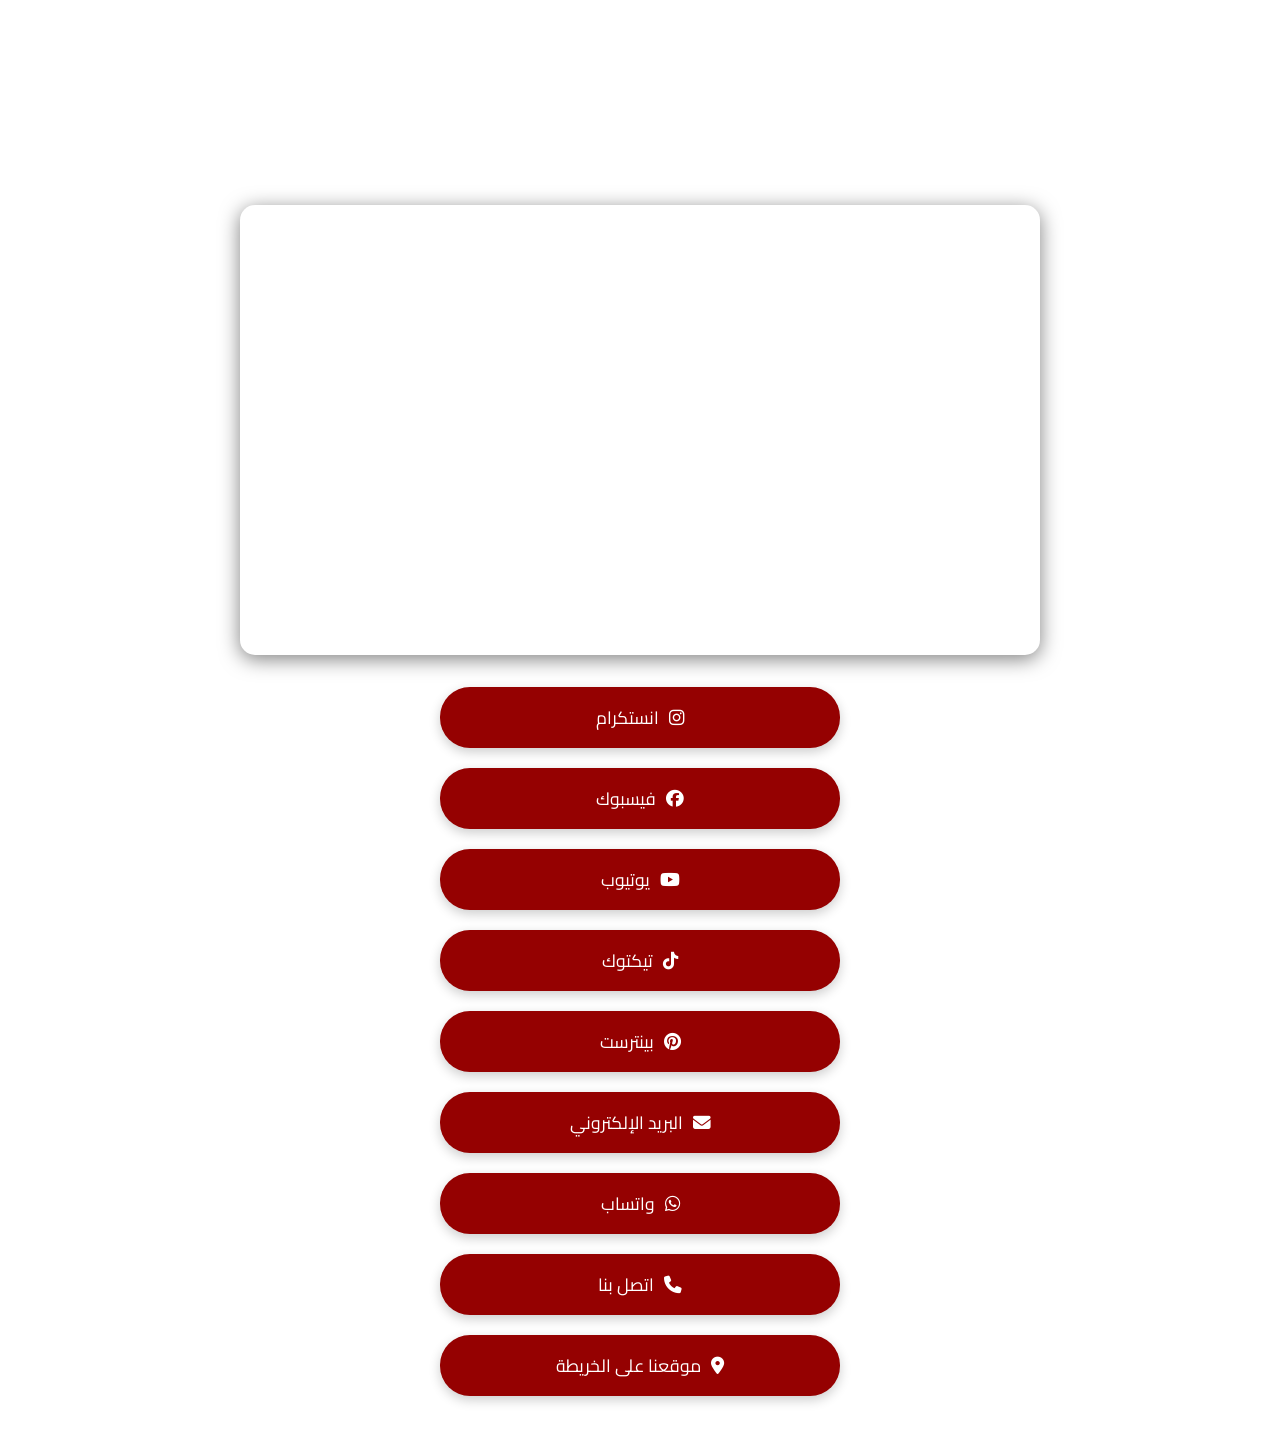
==== index.html @ 0d9a2194 "Add files via upload" ====
<!DOCTYPE html>
<html lang="ar" dir="rtl">
<head>
  <meta charset="UTF-8" />
  <meta name="viewport" content="width=device-width, initial-scale=1.0"/>
  <title>بيت التحفيات</title>
  <link href="https://fonts.googleapis.com/css2?family=Cairo:wght@400;700&display=swap" rel="stylesheet"/>
  <link rel="stylesheet" href="https://cdnjs.cloudflare.com/ajax/libs/font-awesome/6.5.0/css/all.min.css"/>
  <link rel="stylesheet" href="style.css" />
</head>
<body>
  <div class="fade-in">
    <h1>بيت التحفيات - Baghdad</h1>
    <p>مكان يجمع بين الذوق الرفيع وتاريخ القطع النادرة. تابعونا على صفحاتنا الرسمية.</p>
  </div>

  <!-- الجولة الافتراضية -->
  <div class="tour-container fade-in delay">
    <iframe src="https://my.matterport.com/show/?m=33mzsiPWyX2" allowfullscreen></iframe>
  </div>

  <div class="social-links fade-in delay">
    <a class="social-link" href="https://www.instagram.com/house_ofantiques?igsh=aWw4dGV0ZHh1ejR6" target="_blank">
      <i class="fab fa-instagram"></i> انستكرام
    </a>
    <a class="social-link" href="https://www.facebook.com/profile.php?id=61576091652992" target="_blank">
      <i class="fab fa-facebook"></i> فيسبوك
    </a>
    <a class="social-link" href="https://www.youtube.com/@house.of.antiques/videos" target="_blank">
      <i class="fab fa-youtube"></i> يوتيوب
    </a>
    <a class="social-link" href="https://www.tiktok.com/@house.ofantiques?lang=en" target="_blank">
      <i class="fab fa-tiktok"></i> تيكتوك
    </a>
    <a class="social-link" href="https://www.pinterest.com/houseofantique/_pins/" target="_blank">
      <i class="fab fa-pinterest"></i> بينترست
    </a>
    <a class="social-link" href="mailto:houseofantique30@gmail.com">
      <i class="fas fa-envelope"></i> البريد الإلكتروني
    </a>
    <a class="social-link" href="https://wa.me/9647777045599" target="_blank">
      <i class="fab fa-whatsapp"></i> واتساب
    </a>
    <a class="social-link" href="tel:07777045599">
      <i class="fas fa-phone"></i> اتصل بنا
    </a>
    <a class="social-link" href="https://www.google.com/maps/place/House+of+antiques+%D8%A8%D9%8A%D8%AA+%D8%A7%D9%84%D8%AA%D8%AD%D9%81%D9%8A%D8%A7%D8%AA%E2%80%AD/@33.3235709,44.4103656,20.59z/data=!4m14!1m7!3m6!1s0x1557810012fef695:0x17b362e67b918ff7!2zSG91c2Ugb2YgYW50aXF1ZXMg2KjZitiqINin2YTYqtit2YHZitin2Ko!8m2!3d33.3235814!4d44.4106372!16s%2Fg%2F11wqfzys9q!3m5!1s0x1557810012fef695:0x17b362e67b918ff7!8m2!3d33.3235814!4d44.4106372!16s%2Fg%2F11wqfzys9q?entry=ttu&g_ep=EgoyMDI1MDUxMy4xIKXMDSoASAFQAw%3D%3D" target="_blank">
      <i class="fas fa-map-marker-alt"></i> موقعنا على الخريطة
    </a>
  </div>
</body>
</html>
---- style.css ----
* {
  margin: 0;
  padding: 0;
  box-sizing: border-box;
}

body {
  font-family: 'Cairo', sans-serif;
  background-image: url('bg.jpg');
  background-size: cover;
  background-position: center;
  background-attachment: fixed;
  display: flex;
  flex-direction: column;
  justify-content: flex-start;
  align-items: center;
  min-height: 100vh;
  padding: 2rem;
  color: rgb(255, 255, 255);
  text-align: center;
}

.fade-in {
  opacity: 0;
  transform: translateY(20px);
  animation: fadeInUp 1s ease forwards;
}

.fade-in.delay {
  animation-delay: 0.5s;
}

@keyframes fadeInUp {
  to {
    opacity: 1;
    transform: translateY(0);
  }
}

h1 {
  font-size: 1.8rem;
  margin-bottom: 0.5rem;
  font-weight: bold;
}

p {
  font-size: 1rem;
  margin-bottom: 1.5rem;
}

/* --- جولة Matterport الافتراضية --- */
.tour-container {
  width: 100%;
  max-width: 800px;
  height: 450px;
  margin: 2rem auto;
  border-radius: 15px;
  overflow: hidden;
  box-shadow: 0 4px 20px rgba(0, 0, 0, 0.5);
}

.tour-container iframe {
  width: 100%;
  height: 100%;
  border: none;
}

/* --- روابط التواصل الاجتماعي --- */
.social-links {
  display: flex;
  flex-direction: column;
  gap: 15px;
  width: 100%;
  max-width: 400px;
}

.social-link {
  display: flex;
  align-items: center;
  justify-content: center;
  background: rgb(149, 1, 1);
  color: rgb(255, 255, 255);
  text-decoration: none;
  padding: 14px;
  border-radius: 30px;
  font-size: 1.1rem;
  transition: transform 0.3s ease, background-color 0.3s ease;
  box-shadow: 0 4px 12px rgba(0,0,0,0.2);
}

.social-link:hover {
  transform: scale(1.05);
  background: rgba(255, 0, 0, 0.9);
}

.social-link i {
  margin-left: 10px;
}

@media (min-width: 600px) {
  body {
    padding: 3rem;
  }

  .social-links {
    gap: 20px;
  }

  h1 {
    font-size: 2rem;
  }

  p {
    font-size: 1.1rem;
  }
}
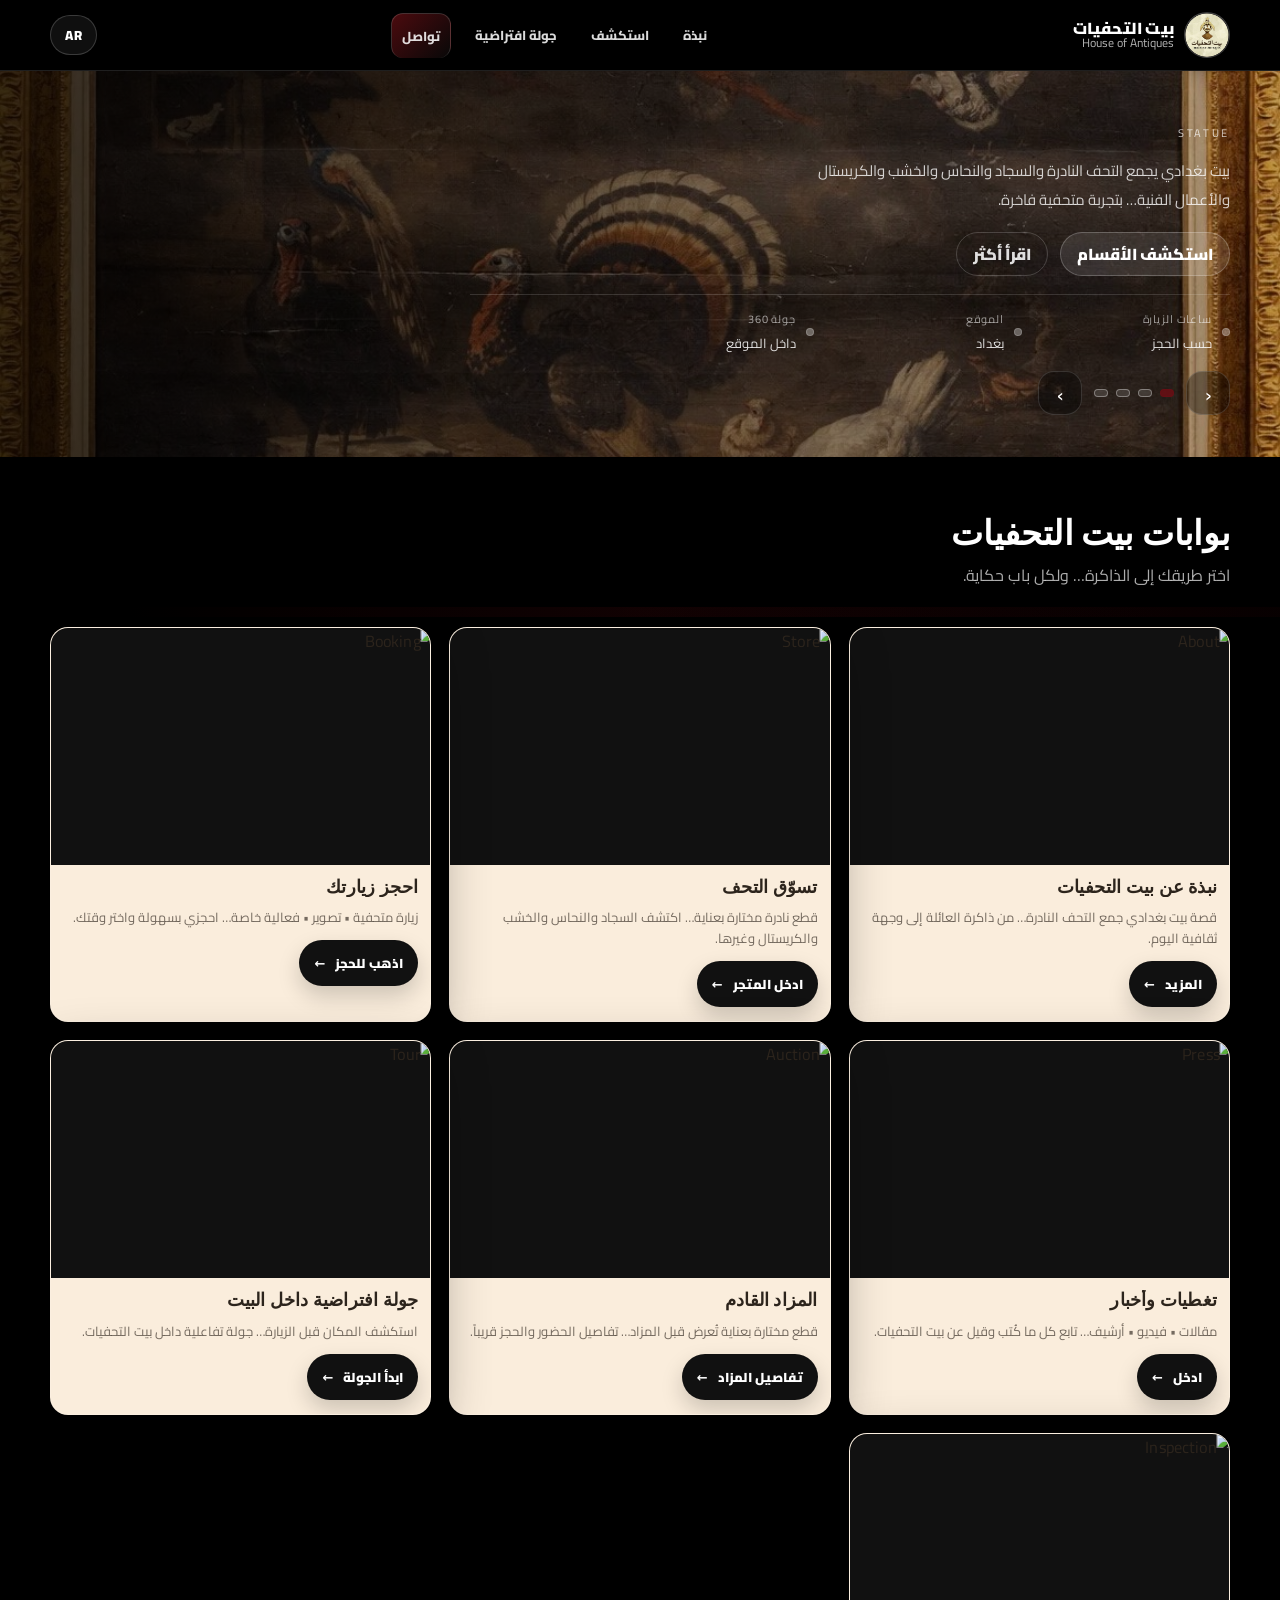
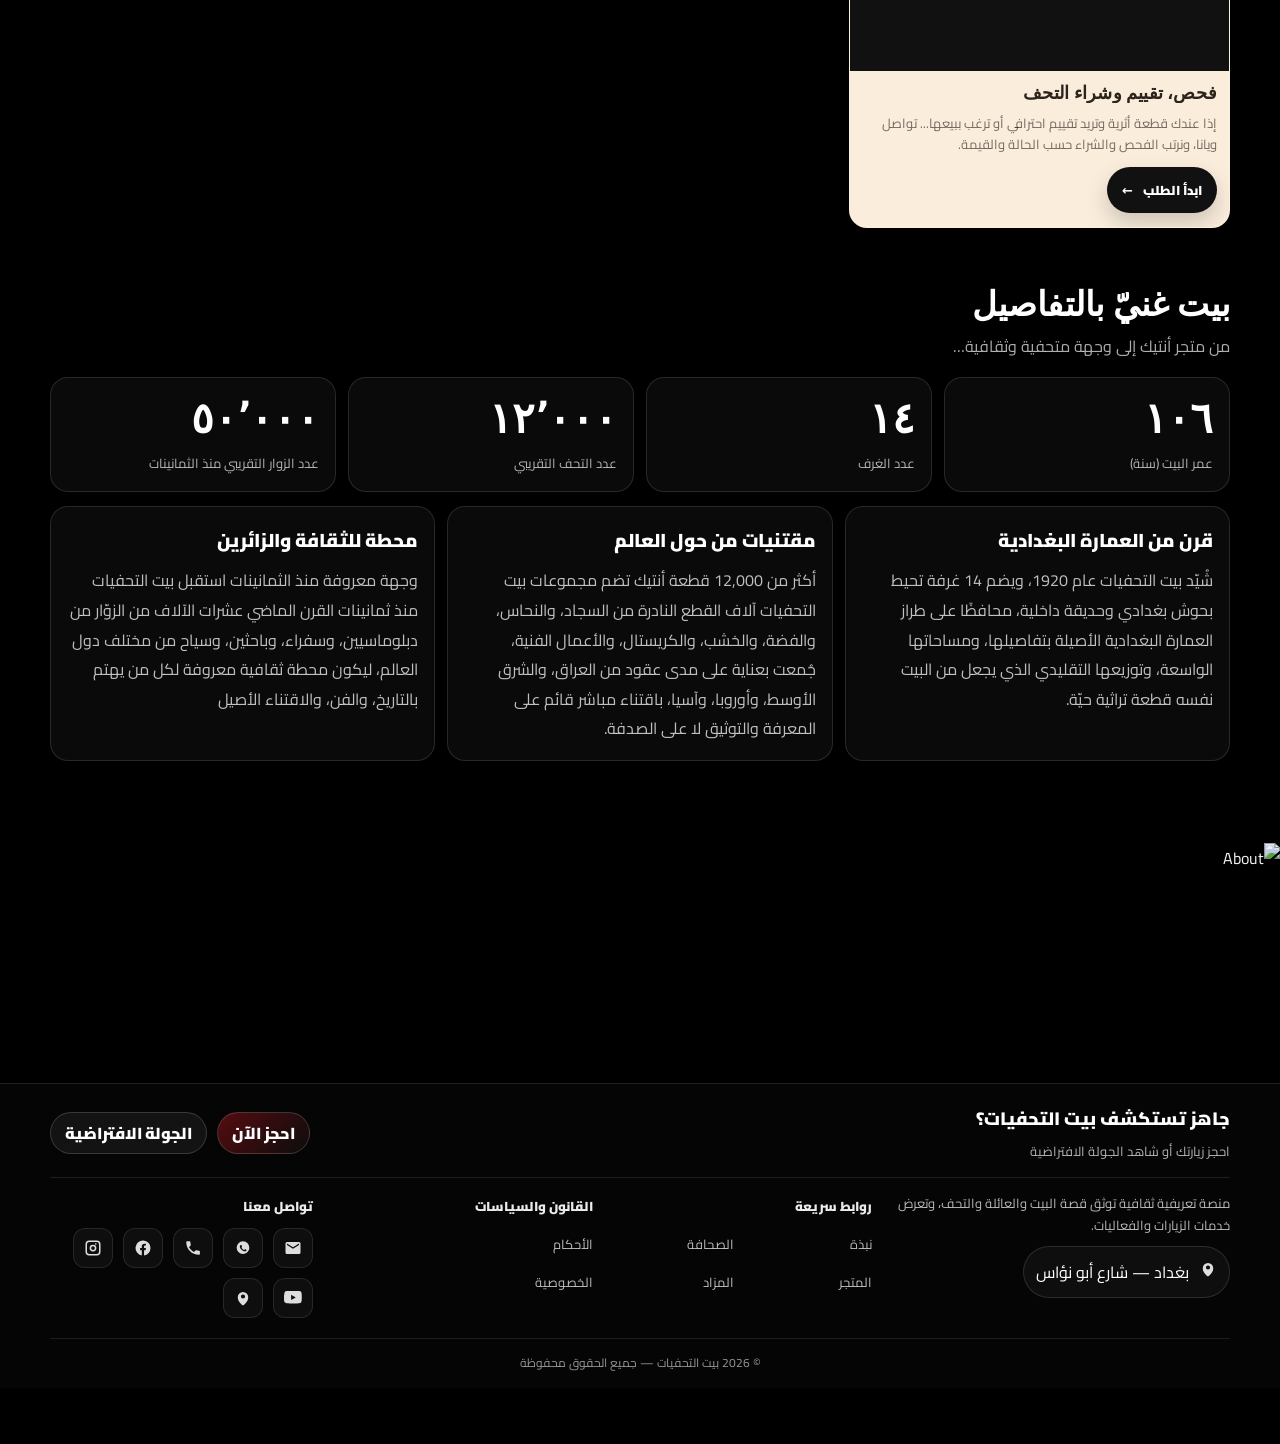
==== commit b299ed08: "Add files via upload" ====
--- a/index.html
+++ b/index.html
@@ -1,52 +1,432 @@
-<!DOCTYPE html>
+<!doctype html>
 <html lang="ar" dir="rtl">
 <head>
   <meta charset="UTF-8" />
-  <meta name="viewport" content="width=device-width, initial-scale=1.0"/>
-  <title>بيت التحفيات</title>
-  <link href="https://fonts.googleapis.com/css2?family=Cairo:wght@400;700&display=swap" rel="stylesheet"/>
-  <link rel="stylesheet" href="https://cdnjs.cloudflare.com/ajax/libs/font-awesome/6.5.0/css/all.min.css"/>
-  <link rel="stylesheet" href="style.css" />
+  <meta name="viewport" content="width=device-width, initial-scale=1.0" />
+  <title>بيت التحفيات | House of Antiques</title>
+
+  <link rel="preconnect" href="https://fonts.googleapis.com" />
+  <link rel="preconnect" href="https://fonts.gstatic.com" crossorigin />
+  <link
+    href="https://fonts.googleapis.com/css2?family=Cairo:wght@300;400;600;700;800;900&family=Cormorant+Garamond:wght@400;600;700&display=swap"
+    rel="stylesheet"
+  />
+
+  <link rel="stylesheet" href="styles.css" />
 </head>
+
 <body>
-  <div class="fade-in">
-    <h1>بيت التحفيات - Baghdad</h1>
-    <p>مكان يجمع بين الذوق الرفيع وتاريخ القطع النادرة. تابعونا على صفحاتنا الرسمية.</p>
-  </div>
-
-  <!-- الجولة الافتراضية -->
-  <div class="tour-container fade-in delay">
-    <iframe src="https://my.matterport.com/show/?m=33mzsiPWyX2" allowfullscreen></iframe>
-  </div>
-
-  <div class="social-links fade-in delay">
-    <a class="social-link" href="https://www.instagram.com/house_ofantiques?igsh=aWw4dGV0ZHh1ejR6" target="_blank">
-      <i class="fab fa-instagram"></i> انستكرام
-    </a>
-    <a class="social-link" href="https://www.facebook.com/profile.php?id=61576091652992" target="_blank">
-      <i class="fab fa-facebook"></i> فيسبوك
-    </a>
-    <a class="social-link" href="https://www.youtube.com/@house.of.antiques/videos" target="_blank">
-      <i class="fab fa-youtube"></i> يوتيوب
-    </a>
-    <a class="social-link" href="https://www.tiktok.com/@house.ofantiques?lang=en" target="_blank">
-      <i class="fab fa-tiktok"></i> تيكتوك
-    </a>
-    <a class="social-link" href="https://www.pinterest.com/houseofantique/_pins/" target="_blank">
-      <i class="fab fa-pinterest"></i> بينترست
-    </a>
-    <a class="social-link" href="mailto:houseofantique30@gmail.com">
-      <i class="fas fa-envelope"></i> البريد الإلكتروني
-    </a>
-    <a class="social-link" href="https://wa.me/9647777045599" target="_blank">
-      <i class="fab fa-whatsapp"></i> واتساب
-    </a>
-    <a class="social-link" href="tel:07777045599">
-      <i class="fas fa-phone"></i> اتصل بنا
-    </a>
-    <a class="social-link" href="https://www.google.com/maps/place/House+of+antiques+%D8%A8%D9%8A%D8%AA+%D8%A7%D9%84%D8%AA%D8%AD%D9%81%D9%8A%D8%A7%D8%AA%E2%80%AD/@33.3235709,44.4103656,20.59z/data=!4m14!1m7!3m6!1s0x1557810012fef695:0x17b362e67b918ff7!2zSG91c2Ugb2YgYW50aXF1ZXMg2KjZitiqINin2YTYqtit2YHZitin2Ko!8m2!3d33.3235814!4d44.4106372!16s%2Fg%2F11wqfzys9q!3m5!1s0x1557810012fef695:0x17b362e67b918ff7!8m2!3d33.3235814!4d44.4106372!16s%2Fg%2F11wqfzys9q?entry=ttu&g_ep=EgoyMDI1MDUxMy4xIKXMDSoASAFQAw%3D%3D" target="_blank">
-      <i class="fas fa-map-marker-alt"></i> موقعنا على الخريطة
-    </a>
-  </div>
+
+  <header class="hoaTopbar" role="banner">
+    <div class="hoaTopbar__inner">
+
+      <!-- LEFT (mobile only) -->
+      <div class="hoaTopbar__left">
+        <button class="iconBtn iconBtn--menu" type="button" aria-label="Menu" data-menu-open>
+          <span class="hamburger" aria-hidden="true"></span>
+        </button>
+      </div>
+
+      <!-- BRAND -->
+      <a class="hoaBrand" href="index.html" aria-label="House of Antiques">
+        <span class="hoaBrand__logo">
+          <img src="logo.png" alt="House of Antiques" loading="lazy" />
+        </span>
+        <span class="hoaBrand__text">
+          <span class="hoaBrand__title" data-i18n="brandTitle">بيت التحفيات</span>
+          <span class="hoaBrand__sub" data-i18n="brandSub">House of Antiques</span>
+        </span>
+      </a>
+
+      <!-- DESKTOP NAV -->
+      <nav class="hoaNav" aria-label="Primary">
+        <a class="hoaNav__link" href="about.html" data-i18n="navAbout">نبذة</a>
+        <a class="hoaNav__link" href="#entrances" data-i18n="navExplore">استكشف</a>
+        <a class="hoaNav__link" href="tour.html" data-i18n="navTour">جولة افتراضية</a>
+        <a class="hoaNav__link hoaNav__link--cta" href="contact.html" data-i18n="navContact">تواصل</a>
+      </nav>
+
+      <!-- RIGHT -->
+      <div class="hoaTopbar__right">
+        <button class="langToggle" type="button" aria-label="Language" data-lang-toggle>
+          <span class="langToggle__txt" data-i18n="langBtn">AR</span>
+        </button>
+      </div>
+
+    </div>
+  </header>
+
+  <!-- MOBILE MENU -->
+  <div class="mobileMenu" data-menu aria-hidden="true">
+    <div class="mobileMenu__backdrop" data-menu-close></div>
+
+    <div class="mobileMenu__panel" role="dialog" aria-modal="true" aria-label="Menu">
+      <button class="mobileMenu__close" type="button" aria-label="Close" data-menu-close>×</button>
+<nav class="mobileMenu__nav" aria-label="Mobile">
+
+  <!-- MAIN -->
+  <div class="mobileMenu__group">
+    <a href="index.html" data-i18n="navHome">الرئيسية</a>
+    <a href="about.html" data-i18n="navAbout">نبذة</a>
+    <a href="#entrances" data-i18n="navExplore">استكشف</a>
+  </div>
+
+  <!-- SECTIONS -->
+  <div class="mobileMenu__group mobileMenu__group--grid">
+    <a href="https://houseofantiques.github.io/mtjer01/" target="_blank" rel="noopener">المتجر</a>
+    <a href="auction.html">المزاد</a>
+    <a href="https://houseofantiques.github.io/Booking-/" target="_blank" rel="noopener">الحجز</a>
+    <a href="inspection.html">فحص وشراء</a>
+    <a href="press.html">الصحافة</a>
+    <a href="tour.html" data-i18n="navTour">جولة 360</a>
+  </div>
+
+  <!-- LEGAL -->
+  <div class="mobileMenu__group mobileMenu__group--legal">
+    <a href="terms.html">الشروط والأحكام</a>
+    <a href="privacy.html">سياسة الخصوصية</a>
+  </div>
+
+</nav>
+    </div>
+  </div>
+  <!-- HERO -->
+  <main id="home">
+    <section class="hero">
+      <div class="hero__bg" aria-hidden="true">
+        <img class="hero__bgImg is-active" src="assetshero-4.jpg" alt="">
+        <img class="hero__bgImg" src="assetshero-3.jpg" alt="">
+        <img class="hero__bgImg" src="assetshero-1.jpg" alt="">
+        <img class="hero__bgImg" src="assetshero-2.jpg" alt="">
+      </div>
+
+      <div class="hero__overlay" aria-hidden="true"></div>
+
+      <div class="wrap hero__content hero__content--loquet">
+        <div class="heroBox">
+          <div class="heroTopline" data-i18n="heroTopline">STATUE</div>
+
+
+          <p class="heroLead" data-i18n="heroLead">
+            بيت بغدادي يجمع التحف النادرة والسجاد والنحاس والخشب والكريستال والأعمال الفنية… بتجربة متحفية فاخرة.
+          </p>
+
+          <div class="heroActions">
+            <a class="heroBtn heroBtn--primary" href="#entrances" data-i18n="ctaExplore">استكشف الأقسام</a>
+            <a class="heroBtn heroBtn--ghost" href="#about" data-i18n="ctaMore">اقرأ أكثر</a>
+          </div>
+
+          <div class="heroInfoRow">
+            <div class="heroInfo">
+              <span class="heroInfoDot"></span>
+              <div class="heroInfoText">
+                <div class="heroInfoK" data-i18n="heroInfo1K">ساعات الزيارة</div>
+                <div class="heroInfoV" data-i18n="heroInfo1V">حسب الحجز</div>
+              </div>
+            </div>
+
+            <div class="heroInfo">
+              <span class="heroInfoDot"></span>
+              <div class="heroInfoText">
+                <div class="heroInfoK" data-i18n="heroInfo2K">الموقع</div>
+                <div class="heroInfoV" data-i18n="heroInfo2V">بغداد</div>
+              </div>
+            </div>
+
+            <div class="heroInfo">
+              <span class="heroInfoDot"></span>
+              <div class="heroInfoText">
+                <div class="heroInfoK" data-i18n="heroInfo3K">جولة 360</div>
+                <div class="heroInfoV" data-i18n="heroInfo3V">داخل الموقع</div>
+              </div>
+            </div>
+          </div>
+
+          <!-- نفس كنترول السلايدر مالتچ، بس نخليه مرتب تحت -->
+          <div class="hero__controls heroControls--loquet">
+            <button class="icon" type="button" id="prevHero" aria-label="Prev">‹</button>
+            <div class="dots" id="heroDots" aria-label="Hero dots"></div>
+            <button class="icon" type="button" id="nextHero" aria-label="Next">›</button>
+          </div>
+        </div>
+      </div>
+    </section>
+
+    <!-- ENTRANCES (edge-to-edge images, no card frame) -->
+    <section class="section" id="entrances">
+
+      
+      <!-- العنوان داخل wrap (يبقى مرتب) -->
+      <div class="wrap">
+        <div class="head">
+          <h2 class="h2" data-i18n="entrancesTitle">بوابات بيت التحفيات</h2>
+          <p class="p" data-i18n="entrancesDesc">اختر طريقك إلى الذاكرة… ولكل باب حكاية.</p>
+        </div>
+      </div>
+<section id="entrances" class="gateTickets">
+
+  <div class="gateBg" aria-hidden="true"></div>
+
+  <div class="bleed">
+    <div class="gateTickets__list">
+      <!-- كل ticketCard هنا -->
+    </div>
+  </div>
+
+</section>
+   <div class="gateTickets__list">
+
+  <!-- 1) ABOUT -->
+  <article class="gateCard">
+    <div class="gateCard__media">
+      <img src="https://res.cloudinary.com/dyqdfbaln/image/upload/assetscard-aboutus_prdlks" alt="About" loading="lazy">
+    </div>
+    <div class="gateCard__body">
+      <h3 class="gateCard__title" data-i18n="ex1T">نبذة عن بيت التحفيات</h3>
+      <p class="gateCard__sub" data-i18n="ex1P">قصة بيت بغدادي جمع التحف النادرة… من ذاكرة العائلة إلى وجهة ثقافية اليوم.</p>
+      <a class="gateCard__btn" href="about.html" data-i18n="moreAbout">المزيد</a>
+    </div>
+  </article>
+
+  <!-- 2) STORE -->
+  <article class="gateCard">
+    <div class="gateCard__media">
+      <img src="https://res.cloudinary.com/dyqdfbaln/image/upload/f_auto,q_auto/assetscard-inspction_oltgfr" alt="Store" loading="lazy">
+    </div>
+    <div class="gateCard__body">
+      <h3 class="gateCard__title" data-i18n="ex2T">تسوّق التحف</h3>
+      <p class="gateCard__sub" data-i18n="ex2P">قطع نادرة مختارة بعناية… اكتشف السجاد والنحاس والخشب والكريستال وغيرها.</p>
+      <a class="gateCard__btn" href="https://houseofantiques.github.io/mtjer01/" target="_blank" rel="noopener" data-i18n="goStore">ادخل المتجر</a>
+    </div>
+  </article>
+
+  <!-- 3) BOOKING -->
+  <article class="gateCard">
+    <div class="gateCard__media">
+      <img src="https://res.cloudinary.com/dyqdfbaln/image/upload/f_auto,q_auto/assetscard1-press_ftn0tl" alt="Booking" loading="lazy">
+    </div>
+    <div class="gateCard__body">
+      <h3 class="gateCard__title" data-i18n="ex3T">احجزي زيارتك</h3>
+      <p class="gateCard__sub" data-i18n="ex3P">زيارة متحفية • تصوير • فعالية خاصة… احجزي بسهولة واختر وقتك.</p>
+      <a class="gateCard__btn" href="https://houseofantiques.github.io/Booking-" data-i18n="goBooking">اذهب للحجز</a>
+    </div>
+  </article>
+
+  <!-- 4) PRESS -->
+  <article class="gateCard">
+    <div class="gateCard__media">
+      <img src="https://res.cloudinary.com/dyqdfbaln/image/upload/f_auto,q_auto/assetscard-press_qipcaa" alt="Press" loading="lazy">
+    </div>
+    <div class="gateCard__body">
+      <h3 class="gateCard__title" data-i18n="ex4T">تغطيات وأخبار</h3>
+      <p class="gateCard__sub" data-i18n="ex4P">مقالات • فيديو • أرشيف… تابع كل ما كُتب وقيل عن بيت التحفيات.</p>
+      <a class="gateCard__btn" href="press.html" data-i18n="goPress">ادخل</a>
+    </div>
+  </article>
+
+  <!-- 5) AUCTION -->
+  <article class="gateCard">
+    <div class="gateCard__media">
+      <img src="https://res.cloudinary.com/dyqdfbaln/image/upload/f_auto,q_auto/assetscard-auction_jzypug" alt="Auction" loading="lazy">
+    </div>
+    <div class="gateCard__body">
+      <h3 class="gateCard__title" data-i18n="ex5T">المزاد القادم</h3>
+      <p class="gateCard__sub" data-i18n="ex5P">قطع مختارة بعناية تُعرض قبل المزاد… تفاصيل الحضور والحجز قريباً.</p>
+      <a class="gateCard__btn" href="auction.html" data-i18n="goAuction">تفاصيل المزاد</a>
+    </div>
+  </article>
+
+  <!-- 6) TOUR -->
+  <article class="gateCard">
+    <div class="gateCard__media">
+      <img src="https://res.cloudinary.com/dyqdfbaln/image/upload/f_auto,q_auto/assetscard-booking_otoefp" alt="Tour" loading="lazy">
+    </div>
+    <div class="gateCard__body">
+      <h3 class="gateCard__title" data-i18n="ex6T">جولة افتراضية داخل البيت</h3>
+      <p class="gateCard__sub" data-i18n="ex6P">استكشف المكان قبل الزيارة… جولة تفاعلية داخل بيت التحفيات.</p>
+      <a class="gateCard__btn" href="tour.html" data-i18n="goTour">ابدأ الجولة</a>
+    </div>
+  </article>
+
+  <!-- 7) INSPECTION -->
+  <article class="gateCard">
+    <div class="gateCard__media">
+      <img src="https://res.cloudinary.com/dyqdfbaln/image/upload/f_auto,q_auto/assetscard-se-1_skhl4x" alt="Inspection" loading="lazy">
+    </div>
+    <div class="gateCard__body">
+      <h3 class="gateCard__title" data-i18n="inspectTitle">فحص، تقييم، وشراء التحف</h3>
+      <p class="gateCard__sub" data-i18n="inspectDesc">إذا عندك قطعة أنتيكة وتريد تقييم احترافي أو ترغب ببيعها… تواصل ويانا.</p>
+      <a class="gateCard__btn" href="inspection.html" data-i18n="inspectBtn">ابدأ الطلب</a>
+    </div>
+  </article>
+
+</div>
+    <!-- ABOUT + STATS -->
+    <section class="section" id="about">
+      <div class="wrap">
+        <div class="head">
+          <h2 class="h2" data-i18n="aboutTitle">بيت غنيّ بالتفاصيل</h2>
+          <p class="p" data-i18n="aboutDesc">من متجر أنتيك إلى وجهة متحفية وثقافية…</p>
+        </div>
+
+        <div class="stats" id="stats">
+          <div class="stat"><div class="num" data-count="106">0</div><div class="lbl" data-i18n="s1">عمر البيت (سنة)</div></div>
+          <div class="stat"><div class="num" data-count="14">0</div><div class="lbl" data-i18n="s2">عدد الغرف</div></div>
+          <div class="stat"><div class="num" data-count="12000">0</div><div class="lbl" data-i18n="s3">عدد التحف التقريبي</div></div>
+          <div class="stat"><div class="num" data-count="50000">0</div><div class="lbl" data-i18n="s4">عدد الزوار لتقريبي منذ الثمانينات</div></div>
+        </div>
+
+        <div class="cards3">
+          <div class="card">
+            <h3 data-i18n="c1t">قرن من العمارة البغدادية</h3>
+            <p data-i18n="c1p">بيت عمره أكثر من قرن
+شُيّد بيت التحفيات عام 1920، ويضم 14 غرفة تحيط بحوش بغدادي وحديقة داخلية، محافظًا على طراز العمارة البغدادية الأصيلة بتفاصيلها، ومساحاتها الواسعة، وتوزيعها التقليدي الذي يجعل من البيت نفسه قطعة تراثية حيّة.</p>
+          </div>
+          <div class="card">
+            <h3 data-i18n="c2t">مقتنيات من حول العالم</h3>
+            <p data-i18n="c2p">أكثر من 12,000 قطعة أنتيك
+تضم مجموعات بيت التحفيات آلاف القطع النادرة من السجاد، والنحاس، والفضة، والخشب، والكريستال، والأعمال الفنية، جُمعت بعناية على مدى عقود من العراق، والشرق الأوسط، وأوروبا، وآسيا، باقتناء مباشر قائم على المعرفة والتوثيق لا على الصدفة.</p>
+          </div>
+          <div class="card">
+            <h3 data-i18n="c3t">محطة للثقافة والزائرين</h3>
+            <p data-i18n="c3p">وجهة معروفة منذ الثمانينات
+استقبل بيت التحفيات منذ ثمانينات القرن الماضي عشرات الآلاف من الزوّار من دبلوماسيين، وسفراء، وباحثين، وسياح من مختلف دول العالم، ليكون محطة ثقافية معروفة لكل من يهتم بالتاريخ، والفن، والاقتناء الأصيل.</p>
+          </div>
+        </div>
+      </div>
+    </section>
+<!-- FOOTER COVER IMAGE -->
+<section class="footerCover" aria-hidden="true">
+       <img 
+  src="https://res.cloudinary.com/dyqdfbaln/image/upload/f_auto,q_auto/footercover_l3vfuu" 
+  alt="About"
+  loading="lazy">      
+    </div
+  ></section>
+
+<!-- FOOTER -->
+<footer class="siteFooter" id="footer" role="contentinfo">
+  <div class="fWrap">
+
+    <!-- CTA (بدون كارد/بدون خلفية) -->
+    <div class="fTop">
+      <div class="fCta">
+        <div class="fCta__text">
+          <div class="fCta__title" data-i18n="footer.cta.title">هل أنت مستعد لاكتشاف بيت التحفيات؟</div>
+          <div class="fCta__sub" data-i18n="footer.cta.sub">احجز زيارتك أو شاهد الجولة الافتراضية</div>
+        </div>
+
+        <div class="fCta__actions">
+          <a class="btn btn--primary" href="https://houseofantiques.github.io/Booking-/" data-i18n="footer.cta.book">احجز الآن</a>
+          <a class="btn btn--ghost" href="tour.html" data-i18n="footer.cta.tour">الجولة الافتراضية</a>
+        </div>
+      </div>
+    </div>
+
+    <!-- GRID -->
+    <div class="fGrid">
+
+      <!-- About / Note -->
+      <div class="fCol fCol--about">
+        <p class="fNote" data-i18n="footer.note">
+          منصة تعريفية ثقافية توثق قصة البيت والعائلة والتحف، وتعرض خدمات الزيارات والفعاليات.
+        </p>
+
+        <div class="fAddrLine">
+          <a class="addrPill" href="https://maps.app.goo.gl/PCJQtERUQCZnT6tv6" target="_blank" rel="noopener">
+            <span class="addrIco" aria-hidden="true">
+              <!-- Location icon -->
+              <svg viewBox="0 0 24 24" aria-hidden="true">
+                <path d="M12 22s7-4.4 7-11a7 7 0 1 0-14 0c0 6.6 7 11 7 11zm0-9.2a2.8 2.8 0 1 1 0-5.6 2.8 2.8 0 0 1 0 5.6z"/>
+              </svg>
+            </span>
+            <span data-i18n="footer.addr">بغداد — شارع أبو نؤاس</span>
+          </a>
+        </div>
+      </div>
+
+      <!-- Quick links -->
+      <div class="fCol">
+        <div class="fTitle" data-i18n="footer.quick">روابط سريعة</div>
+        <ul class="fLinks fLinks--2col">
+          <li><a href="about.html" data-i18n="footer.about">نبذة</a></li>
+          <li><a href="press.html" data-i18n="footer.press">الصحافة</a></li>
+          <li><a href="store.html" data-i18n="footer.store">المتجر</a></li>
+          <li><a href="auction.html" data-i18n="footer.auction">المزاد</a></li>
+        </ul>
+      </div>
+
+      <!-- Policies -->
+      <div class="fCol">
+        <div class="fTitle" data-i18n="footer.legal">القانون والسياسات</div>
+        <ul class="fLinks">
+          <li><a href="terms.html" data-i18n="footer.terms">الأحكام</a></li>
+          <li><a href="privacy.html" data-i18n="footer.privacy">الخصوصية</a></li>
+        </ul>
+      </div>
+
+      <!-- Contact -->
+      <div class="fCol">
+        <div class="fTitle" data-i18n="footer.contact">تواصل</div>
+
+        <div class="fIcons" aria-label="روابط التواصل">
+
+          <a class="ico" href="mailto:houseofantiques@gmail.com" aria-label="Email">
+            <svg viewBox="0 0 24 24" aria-hidden="true">
+              <path d="M20 4H4a2 2 0 0 0-2 2v12a2 2 0 0 0 2 2h16a2 2 0 0 0 2-2V6a2 2 0 0 0-2-2zm0 4-8 5-8-5V6l8 5 8-5v2z"/>
+            </svg>
+          </a>
+
+          <a class="ico" href="https://wa.me/9647777045599" target="_blank" rel="noopener" aria-label="WhatsApp">
+            <svg viewBox="0 0 24 24" aria-hidden="true">
+              <path d="M20.5 11.9A8.5 8.5 0 1 1 11.9 3a8.5 8.5 0 0 1 8.6 8.9zm-4.1 2.4c-.2-.1-1.2-.6-1.4-.7-.2-.1-.4-.1-.5.1-.1.2-.6.7-.7.8-.1.1-.3.1-.5 0-.3-.1-1-.4-1.9-1.3-.7-.6-1.1-1.4-1.3-1.6-.1-.2 0-.4.1-.5l.4-.5c.1-.1.1-.3.1-.4 0-.1-.5-1.3-.7-1.8-.2-.5-.4-.4-.5-.4h-.4c-.1 0-.4.1-.6.3-.2.2-.8.8-.8 1.9s.8 2.1.9 2.3c.1.2 1.6 2.4 3.9 3.4.5.2.9.3 1.2.4.5.2 1 .2 1.4.1.4-.1 1.2-.5 1.3-.9.2-.4.2-.8.1-.9-.1-.1-.2-.2-.4-.3z"/>
+            </svg>
+          </a>
+
+          <a class="ico" href="tel:+9647777045599" aria-label="Call">
+            <svg viewBox="0 0 24 24" aria-hidden="true">
+              <path d="M6.6 10.8c1.4 2.8 3.8 5.2 6.6 6.6l2.2-2.2c.3-.3.7-.4 1.1-.3 1.2.4 2.4.6 3.7.6.6 0 1 .4 1 1V20c0 .6-.4 1-1 1C10.3 21 3 13.7 3 4c0-.6.4-1 1-1h3.5c.6 0 1 .4 1 1 0 1.3.2 2.5.6 3.7.1.4 0 .8-.3 1.1l-2.2 2.2z"/>
+            </svg>
+          </a>
+
+          <a class="ico" href="https://web.facebook.com/profile.php?id=61576091652992" target="_blank" rel="noopener" aria-label="Facebook">
+            <svg viewBox="0 0 24 24" aria-hidden="true">
+              <path d="M22 12a10 10 0 1 0-11.6 9.9v-7h-2.3V12h2.3V9.8c0-2.3 1.4-3.6 3.5-3.6 1 0 2 .2 2 .2v2.2h-1.1c-1.1 0-1.4.7-1.4 1.4V12h2.5l-.4 2.9h-2.1v7A10 10 0 0 0 22 12z"/>
+            </svg>
+          </a>
+
+          <a class="ico" href="https://www.instagram.com/house_ofantiques/?__pwa=1" target="_blank" rel="noopener" aria-label="Instagram">
+            <svg viewBox="0 0 24 24" aria-hidden="true">
+              <path d="M7 2h10a5 5 0 0 1 5 5v10a5 5 0 0 1-5 5H7a5 5 0 0 1-5-5V7a5 5 0 0 1 5-5zm10 2H7a3 3 0 0 0-3 3v10a3 3 0 0 0 3 3h10a3 3 0 0 0 3-3V7a3 3 0 0 0-3-3zm-5 3.5a4.5 4.5 0 1 1-4.5 4.5A4.5 4.5 0 0 1 12 7.5zm0 2a2.5 2.5 0 1 0 2.5 2.5A2.5 2.5 0 0 0 12 9.5zm4.8-2.8a1.1 1.1 0 1 1-1.1-1.1 1.1 1.1 0 0 1 1.1 1.1z"/>
+            </svg>
+          </a>
+
+          <a class="ico" href="https://www.youtube.com/@house.of.antiques" target="_blank" rel="noopener" aria-label="YouTube">
+            <svg viewBox="0 0 24 24" aria-hidden="true">
+              <path d="M23.5 6.2s-.2-1.7-.9-2.4c-.9-.9-1.9-.9-2.4-1C16.9 2.5 12 2.5 12 2.5h0s-4.9 0-8.2.3c-.4.1-1.5.1-2.4 1-.7.7-.9 2.4-.9 2.4S0 8.1 0 10v1.9c0 1.9.2 3.8.2 3.8s.2 1.7.9 2.4c.9.9 2.1.9 2.6 1 1.9.2 8.3.3 8.3.3s4.9 0 8.2-.3c.4-.1 1.5-.1 2.4-1 .7-.7.9-2.4.9-2.4s.2-1.9.2-3.8V10c0-1.9-.2-3.8-.2-3.8zM9.5 14.8V7.8l6.2 3.5-6.2 3.5z"/>
+            </svg>
+          </a>
+
+          <!-- Location icon as social-style icon -->
+          <a class="ico" href="https://maps.app.goo.gl/PCJQtERUQCZnT6tv6" target="_blank" rel="noopener" aria-label="Location">
+            <svg viewBox="0 0 24 24" aria-hidden="true">
+              <path d="M12 22s7-4.4 7-11a7 7 0 1 0-14 0c0 6.6 7 11 7 11zm0-9.2a2.8 2.8 0 1 1 0-5.6 2.8 2.8 0 0 1 0 5.6z"/>
+            </svg>
+          </a>
+
+        </div>
+      </div>
+
+    </div>
+
+    <div class="fBottom">
+      <div class="fCopy" data-i18n="footer.copy">© 2026 بيت التحفيات — جميع الحقوق محفوظة</div>
+    </div>
+
+  </div>
+</footer>
+  </main>
+ <script src="i18n.js"></script>
+<script src="app.js"></script>
 </body>
-</html>
+</html>
--- a/styles.css
+++ b/styles.css
@@ -0,0 +1,1042 @@
+/* =========================================================
+   House of Antiques — GLOBAL styles.css (CLEAN)
+   - One theme only (NO dark/light switching)
+   - Background black / Cards white
+   - Keeps your HTML class names (hoaTopbar / siteFooter / hero / gateTickets)
+   - Page-specific colors should be in each page css (about.css etc)
+========================================================= */
+
+/* ========== 0) Root + Theme Lock ========== */
+:root{
+  /* Fixed theme */
+  --bg: #000;             /* site background */
+  --fg: #fff;             /* default text on dark */
+  --muted: rgba(255,255,255,.68);
+  --line: rgba(255,255,255,.12);
+
+ /* Vintage Beige Cards */
+--card: #faeddc;              /* بيج فنتج أساسي */
+--cardText: #2c241c;          /* بني داكن للنص */
+--cardMuted: rgba(44,36,28,.65);
+--cardLine: rgba(44,36,28,.10);
+
+  /* Accent */
+  --accent: #6b0f14;      /* wine */
+  --accent2:#2a070a;
+
+  /* Layout */
+  --max: 1180px;
+  --r12: 12px;
+  --r16: 16px;
+  --r18: 18px;
+  --r22: 22px;
+  --shadow: 0 18px 55px rgba(0,0,0,.45);
+
+  /* Typography */
+  --serif: "Cormorant Garamond", serif;
+  --sans: "Cairo", system-ui, -apple-system, Segoe UI, Roboto, Arial, sans-serif;
+}
+
+/* Kill any “auto color scheme” behavior */
+html{ color-scheme: dark; }
+@media (prefers-color-scheme: light){
+  html{ color-scheme: dark; } /* still dark */
+}
+
+/* ========== 1) Base Reset ========== */
+*{ box-sizing:border-box; }
+html,body{ height:100%; }
+body{
+  margin:0;
+  font-family: var(--sans);
+  background: var(--bg);
+  color: var(--fg);
+  overflow-x:hidden;
+}
+a{ color:inherit; text-decoration:none; }
+img{ display:block; max-width:100%; }
+button{ font-family: inherit; }
+
+/* Containers */
+.wrap{
+  width: min(var(--max), calc(100% - 32px));
+  margin-inline:auto;
+}
+.section{ padding: 56px 0; }
+@media (max-width: 720px){
+  .section{ padding: 34px 0; }
+  .wrap{ width: calc(100% - 24px); }
+}
+
+/* Headings block */
+.head{ margin-bottom: 16px; }
+.h2{
+  margin: 0 0 6px;
+  font-family: var(--serif);
+  font-size: 34px;
+  letter-spacing:.2px;
+}
+.p{
+  margin:0;
+  color: var(--muted);
+  line-height:1.85;
+}
+@media (max-width: 720px){
+  .h2{ font-size: 28px; }
+  .p{ font-size: 14px; }
+}
+
+/* Utility */
+.bleed{
+  width:100%;
+  margin:0;
+  padding:0;
+}
+
+/* =========================================================
+   2) TOPBAR — keep your structure (hoaTopbar)
+========================================================= */
+.hoaTopbar{
+  position: sticky;
+  top:0;
+  z-index: 1000;
+  background: rgba(0,0,0,.72);
+  backdrop-filter: blur(10px);
+  border-bottom: 1px solid var(--line);
+}
+.hoaTopbar__inner{
+  width: min(var(--max), calc(100% - 32px));
+  margin-inline:auto;
+  height: 70px;
+  display:flex;
+  align-items:center;
+  justify-content:space-between;
+  gap: 12px;
+}
+
+/* Left (mobile only) */
+.hoaTopbar__left{ display:flex; align-items:center; gap:10px; }
+@media (min-width: 980px){
+  .hoaTopbar__left{ display:none; }
+}
+
+/* Icon button */
+.iconBtn{
+  width: 44px;
+  height: 44px;
+  border-radius: 14px;
+  border: 1px solid rgba(255,255,255,.14);
+  background: rgba(255,255,255,.04);
+  cursor:pointer;
+  display:inline-flex;
+  align-items:center;
+  justify-content:center;
+}
+.hamburger{
+  width: 18px;
+  height: 2px;
+  background: rgba(255,255,255,.88);
+  border-radius: 999px;
+  position: relative;
+}
+.hamburger::before,
+.hamburger::after{
+  content:"";
+  position:absolute;
+  left:0;
+  width: 18px;
+  height: 2px;
+  background: rgba(255,255,255,.88);
+  border-radius:999px;
+}
+.hamburger::before{ top:-6px; }
+.hamburger::after{ top:6px; }
+
+/* Brand */
+.hoaBrand{
+  display:flex;
+  align-items:center;
+  gap: 10px;
+  min-width: 220px;
+}
+.hoaBrand__logo{
+  width: 46px;
+  height: 46px;
+  border-radius: 999px;
+  display:grid;
+  place-items:center;
+  border: 1px solid rgba(255,255,255,.18);
+  background: radial-gradient(circle at top, rgba(255,255,255,.14), rgba(255,255,255,.04));
+  box-shadow: 0 10px 22px rgba(0,0,0,.45);
+  overflow:hidden;
+  flex: 0 0 auto;
+}
+.hoaBrand__logo img{
+  width: 28px;
+  height: 28px;
+  object-fit: contain;
+}
+.hoaBrand__text{
+  display:flex;
+  flex-direction:column;
+  line-height:1.05;
+}
+.hoaBrand__title{ font-weight: 900; letter-spacing:.2px; }
+.hoaBrand__sub{ font-size: 12px; opacity: .70; }
+
+/* Desktop nav */
+.hoaNav{
+  display:none;
+  align-items:center;
+  justify-content:center;
+  gap: 14px;
+  flex: 1;
+  min-width:0;
+}
+.hoaNav__link{
+  padding: 10px 10px;
+  border-radius: 12px;
+  color: rgba(255,255,255,.86);
+  font-weight: 800;
+  font-size: 13px;
+  transition: background .18s ease;
+}
+.hoaNav__link:hover{ background: rgba(255,255,255,.07); }
+.hoaNav__link--cta{
+  border: 1px solid rgba(255,255,255,.16);
+  background: linear-gradient(135deg, rgba(107,15,20,.70), rgba(255,255,255,.03));
+}
+@media (min-width: 980px){
+  .hoaNav{ display:flex; }
+}
+
+/* Right */
+.hoaTopbar__right{ display:flex; align-items:center; gap: 10px; }
+.langToggle{
+  height: 40px;
+  padding: 0 14px;
+  border-radius: 999px;
+  border: 1px solid rgba(255,255,255,.18);
+  background: rgba(255,255,255,.06);
+  color: #fff;
+  cursor:pointer;
+  display:inline-flex;
+  align-items:center;
+  justify-content:center;
+  font-weight: 900;
+  letter-spacing:.6px;
+}
+.langToggle:hover{
+  background: rgba(255,255,255,.10);
+}
+
+/* Small screens: keep topbar clean */
+@media (max-width: 520px){
+  .hoaTopbar__inner{
+    width: calc(100% - 24px);
+    height: 66px;
+    gap: 10px;
+  }
+  .hoaBrand{ min-width: auto; }
+  .hoaBrand__sub{ display:none; }
+}
+
+/* =========================================================
+   3) MOBILE MENU (your HTML: .mobileMenu)
+========================================================= */
+.mobileMenu{
+  position: fixed;
+  inset: 0;
+  z-index: 1200;
+  pointer-events:none;
+  opacity: 0;
+  transition: opacity .18s ease;
+}
+.mobileMenu[aria-hidden="false"]{
+  pointer-events:auto;
+  opacity: 1;
+}
+
+.mobileMenu__backdrop{
+  position:absolute;
+  inset:0;
+  background: rgba(0,0,0,.55);
+}
+
+.mobileMenu__panel{
+  position:absolute;
+  top: 78px;
+  left: 12px;
+  right: 12px;
+  background: rgba(12,12,12,.96);
+  border: 1px solid rgba(255,255,255,.12);
+  border-radius: 16px;
+  padding: 12px;
+  box-shadow: var(--shadow);
+}
+
+.mobileMenu__close{
+  width: 44px;
+  height: 44px;
+  border-radius: 14px;
+  border: 1px solid rgba(255,255,255,.12);
+  background: rgba(255,255,255,.04);
+  color:#fff;
+  cursor:pointer;
+  font-size: 22px;
+}
+
+.mobileMenu__nav{
+  display:grid;
+  gap: 10px;
+  margin-top: 10px;
+}
+.mobileMenu__nav a{
+  padding: 12px 12px;
+  border-radius: 14px;
+  border: 1px solid rgba(255,255,255,.10);
+  background: rgba(255,255,255,.04);
+  font-weight: 850;
+}
+
+/* =========================================================
+   4) HERO (your HTML: .hero / hero__bg / heroLead / heroBtn)
+========================================================= */
+.hero{
+  position: relative;
+  width: 100%;
+  min-height: 320px;
+  overflow:hidden;
+  display:grid;
+  align-items:center;
+}
+.hero__bg{
+  position:absolute;
+  inset:0;
+}
+.hero__bgImg{
+  position:absolute;
+  inset:0;
+  width:100%;
+  height:100%;
+  object-fit: cover;
+  object-position:center 35%;
+  opacity:0;
+  transition: opacity .55s ease;
+}
+.hero__bgImg.is-active{ opacity:1; }
+.hero__overlay{
+  position:absolute;
+  inset:0;
+  background:
+    radial-gradient(900px 600px at 70% 25%, rgba(0,0,0,0), transparent 55%),
+    linear-gradient(to right, rgba(0,0,0,.78), rgba(0,0,0,.25));
+}
+.hero__content{
+  position:relative;
+  z-index: 2;
+  padding: 52px 0 42px;
+}
+.heroBox{ max-width: 760px; }
+
+.heroTopline{
+  font-size: 11px;
+  letter-spacing: .24em;
+  text-transform: uppercase;
+  color: rgba(255,255,255,.74);
+  margin-bottom: 14px;
+}
+
+.heroLead{
+  margin: 0 0 18px;
+  max-width: 58ch;
+  color: rgba(255,255,255,.78);
+  line-height: 1.9;
+  font-size: 15px;
+}
+
+.heroActions{
+  display:flex;
+  gap: 12px;
+  flex-wrap: wrap;
+  margin-bottom: 18px;
+}
+.heroBtn{
+  display:inline-flex;
+  align-items:center;
+  justify-content:center;
+  min-height: 44px;
+  padding: 0 16px;
+  border-radius: 999px;
+  border: 1px solid rgba(255,255,255,.18);
+  font-weight: 900;
+  transition: transform .18s ease, background .18s ease, border-color .18s ease;
+}
+.heroBtn--primary{
+  background: rgba(255,255,255,.10);
+  border-color: rgba(255,255,255,.22);
+}
+.heroBtn--primary:hover{
+  transform: translateY(-1px);
+  background: rgba(255,255,255,.14);
+}
+.heroBtn--ghost{
+  background: transparent;
+  color: rgba(255,255,255,.86);
+}
+.heroBtn--ghost:hover{
+  transform: translateY(-1px);
+  background: rgba(255,255,255,.08);
+}
+
+.heroInfoRow{
+  display:flex;
+  gap: 18px;
+  flex-wrap: wrap;
+  margin-top: 8px;
+  padding-top: 14px;
+  border-top: 1px solid rgba(255,255,255,.14);
+}
+.heroInfo{
+  display:flex;
+  gap: 10px;
+  align-items:center;
+  min-width: 190px;
+}
+.heroInfoDot{
+  width: 8px;
+  height: 8px;
+  border-radius: 99px;
+  background: rgba(255,255,255,.32);
+  border: 1px solid rgba(255,255,255,.18);
+}
+.heroInfoK{
+  font-size: 11px;
+  color: rgba(255,255,255,.60);
+  letter-spacing: .08em;
+  text-transform: uppercase;
+}
+.heroInfoV{
+  font-size: 13px;
+  color: rgba(255,255,255,.86);
+  margin-top: 2px;
+}
+
+.hero__controls{
+  margin-top: 16px;
+  display:flex;
+  align-items:center;
+  gap: 12px;
+}
+.hero__controls .icon{
+  width: 44px; height: 44px;
+  border-radius: 16px;
+  border: 1px solid rgba(255,255,255,.14);
+  background: rgba(0,0,0,.35);
+  color: #fff;
+  cursor:pointer;
+  font-size: 22px;
+}
+.hero__controls .dots{
+  display:flex;
+  gap: 8px;
+}
+.hero__controls .dot{
+  width: 8px; height: 8px;
+  border-radius: 99px;
+  border: 1px solid rgba(255,255,255,.35);
+  background: rgba(255,255,255,.12);
+  cursor:pointer;
+}
+.hero__controls .dot.is-active{
+  background: rgba(107,15,20,.85);
+  border-color: rgba(107,15,20,.65);
+}
+
+@media (max-width: 560px){
+  .hero__content{ padding: 36px 0 28px; }
+  .heroLead{ font-size: 14px; line-height: 1.85; }
+  .heroInfo{ min-width:auto; flex: 1 1 140px; }
+}
+
+/* =========================================================
+   5) GATE CARDS (NEW) — this is your MAIN requested change
+   - looks like the reference: image + caption line + button
+   - Desktop: 3 columns
+   - Mobile: 2 columns
+========================================================= */
+.gateTickets{
+  position: relative;
+}
+.gateTickets__bg,
+.gateBg{
+  position:absolute;
+  inset:0;
+  pointer-events:none;
+  background:
+    radial-gradient(900px 600px at 50% 10%, rgba(107,15,20,.18), transparent 60%),
+    radial-gradient(900px 600px at 90% 120%, rgba(107,15,20,.10), transparent 60%);
+  opacity: .9;
+}
+
+/* this is the grid container */
+.gateTickets__list{
+  width: min(var(--max), calc(100% - 32px));
+  margin-inline:auto;
+  display:grid;
+  gap: 18px;
+  grid-template-columns: repeat(3, 1fr);
+  padding: 10px 0 0;
+}
+@media (max-width: 980px){
+  .gateTickets__list{
+    grid-template-columns: repeat(2, 1fr);
+  }
+}
+@media (max-width: 420px){
+  .gateTickets__list{
+    grid-template-columns: 1fr; /* إذا شاشة ضيقة جداً */
+  }
+}
+
+/* single card */
+.gateCard{
+  background: var(--card);
+  color: var(--cardText);
+  border-radius: var(--r18);
+  overflow:hidden;
+  border: 1px solid rgba(255,255,255,.10);
+  box-shadow: var(--shadow);
+  display:flex;
+  flex-direction:column;
+  min-width:0;
+}
+
+.gateCard__media{
+  aspect-ratio: 16 / 10; /* قريب من شكل الريفرنس */
+  background:#111;
+  overflow:hidden;
+}
+.gateCard__media img{
+  width:100%;
+  height:100%;
+  object-fit: cover;
+  object-position:center 35%;
+  transform: scale(1.02);
+  transition: transform .35s ease;
+}
+.gateCard:hover .gateCard__media img{
+  transform: scale(1.07);
+}
+
+.gateCard__body{
+  padding: 12px 12px 14px;
+  display:flex;
+  flex-direction:column;
+  gap: 10px;
+}
+
+/* one line caption (title) */
+.gateCard__title{
+  margin:0;
+  font-family: var(--serif);
+  font-size: 18px;
+  letter-spacing:.2px;
+  line-height:1.15;
+
+  /* keep it “clean line” like reference */
+  display:-webkit-box;
+  -webkit-line-clamp: 2;
+  -webkit-box-orient: vertical;
+  overflow:hidden;
+}
+
+/* optional short line under */
+.gateCard__sub{
+  margin:0;
+  font-size: 13px;
+  color: var(--cardMuted);
+  line-height: 1.6;
+
+  display:-webkit-box;
+  -webkit-line-clamp: 2;
+  -webkit-box-orient: vertical;
+  overflow:hidden;
+}
+
+/* button */
+.gateCard__btn{
+  margin-top: 2px;
+  width: fit-content;
+  display:inline-flex;
+  align-items:center;
+  gap: 10px;
+  padding: 10px 14px;
+  border-radius: 999px;
+  border: 1px solid rgba(18,18,18,.14);
+  background: #111;
+  color: #fff;
+  font-weight: 900;
+  font-size: 13px;
+  box-shadow: 0 10px 22px rgba(0,0,0,.18);
+  transition: transform .18s ease, background .18s ease, border-color .18s ease;
+}
+.gateCard__btn:hover{
+  transform: translateY(-1px);
+  background: var(--accent);
+  border-color: rgba(107,15,20,.60);
+}
+html[dir="rtl"] .gateCard__btn::after{ content:"←"; }
+html[dir="ltr"] .gateCard__btn::after{ content:"→"; }
+
+/* =========================================================
+   6) ABOUT + STATS (your HTML: .stats .cards3)
+========================================================= */
+.stats{
+  display:grid;
+  gap: 12px;
+  grid-template-columns: 1fr;
+  margin-top: 16px;
+}
+@media (min-width: 900px){
+  .stats{ grid-template-columns: repeat(4,1fr); }
+}
+.stat{
+  border-radius: var(--r18);
+  border: 1px solid rgba(255,255,255,.12);
+  background: rgba(255,255,255,.04);
+  padding: 16px;
+}
+.num{
+  font-family: var(--serif);
+  font-size: 42px;
+  font-weight: 700;
+}
+.lbl{
+  color: rgba(255,255,255,.70);
+  font-size: 13px;
+  margin-top: 6px;
+}
+
+.cards3{
+  display:grid;
+  gap: 12px;
+  grid-template-columns: 1fr;
+  margin-top: 14px;
+}
+@media (min-width: 980px){
+  .cards3{ grid-template-columns: repeat(3,1fr); }
+}
+.card{
+  border-radius: var(--r18);
+  border: 1px solid rgba(255,255,255,.12);
+  background: rgba(255,255,255,.04);
+  padding: 16px;
+}
+.card h3{ margin:0 0 8px; font-weight: 900; }
+.card p{ margin:0; color: rgba(255,255,255,.74); line-height: 1.85; }
+
+/* =========================================================
+   7) FOOTER (shorter scroll, same structure)
+========================================================= */
+.footerCover{
+  width: 100%;
+  overflow:hidden;
+  margin-top: 26px;
+}
+.footerCover img{
+  width:100%;
+  height: 240px;
+  object-fit: cover;
+  object-position:center 60%;
+  opacity: .95;
+}
+@media (max-width: 720px){
+  .footerCover img{ height: 180px; }
+}
+
+/* Footer wrapper */
+.siteFooter{
+  background: #050505;
+  border-top: 1px solid rgba(255,255,255,.10);
+}
+.fWrap{
+  width: min(var(--max), calc(100% - 32px));
+  margin-inline:auto;
+  padding: 18px 0 14px; /* أقل = سكرول أقل */
+}
+
+/* CTA row */
+.fTop{ padding: 0 0 14px; border-bottom: 1px solid rgba(255,255,255,.10); }
+.fCta{
+  display:flex;
+  align-items:center;
+  justify-content:space-between;
+  gap: 12px;
+}
+.fCta__title{ font-weight: 900; font-size: 18px; }
+.fCta__sub{ margin-top:4px; font-size: 13px; color: rgba(255,255,255,.70); }
+.fCta__actions{ display:flex; gap: 10px; flex-wrap: wrap; }
+
+/* Your footer buttons (keep .btn naming from your HTML) */
+.btn{
+  height: 42px;
+  padding: 0 14px;
+  border-radius: 999px;
+  border: 1px solid rgba(255,255,255,.16);
+  font-weight: 900;
+  display:inline-flex;
+  align-items:center;
+  justify-content:center;
+}
+.btn--primary{
+  background: linear-gradient(135deg, rgba(107,15,20,.78), rgba(255,255,255,.03));
+}
+.btn--ghost{
+  background: rgba(255,255,255,.06);
+}
+.btn:hover{ filter: brightness(1.05); }
+
+/* Grid */
+.fGrid{
+  display:grid;
+  gap: 16px;
+  grid-template-columns: 1.3fr 1fr 1fr 1fr;
+  padding: 14px 0 10px;
+}
+@media (max-width: 980px){
+  .fGrid{ grid-template-columns: 1fr 1fr; }
+}
+@media (max-width: 560px){
+  .fGrid{ grid-template-columns: 1fr; }
+}
+
+.fTitle{
+  font-weight: 900;
+  font-size: 13px;
+  margin: 2px 0 10px;
+  color: rgba(255,255,255,.92);
+}
+.fNote{
+  margin: 0 0 10px;
+  font-size: 13px;
+  line-height: 1.7;
+  color: rgba(255,255,255,.72);
+}
+.fLinks{
+  list-style:none;
+  margin:0;
+  padding:0;
+  display:grid;
+  gap: 8px;
+}
+.fLinks--2col{
+  grid-template-columns: 1fr 1fr;
+  gap: 8px 12px;
+}
+@media (max-width: 560px){
+  .fLinks--2col{ grid-template-columns: 1fr; }
+}
+
+.fLinks a{
+  color: rgba(255,255,255,.74);
+  font-size: 13px;
+  display:inline-flex;
+  align-items:center;
+  gap: 8px;
+  transition: .18s ease;
+}
+.fLinks a:hover{
+  color: rgba(255,255,255,.95);
+  transform: translateX(-2px);
+}
+
+/* Address pill */
+.addrPill{
+  display:inline-flex;
+  align-items:center;
+  gap: 10px;
+  padding: 10px 12px;
+  border-radius: 999px;
+  border: 1px solid rgba(255,255,255,.12);
+  background: rgba(255,255,255,.04);
+}
+.addrIco svg{
+  width: 18px; height: 18px;
+  fill: rgba(255,255,255,.86);
+}
+
+/* Social icons */
+.fIcons{ display:flex; flex-wrap:wrap; gap: 10px; }
+.ico{
+  width: 40px; height: 40px;
+  display:inline-flex;
+  align-items:center;
+  justify-content:center;
+  border-radius: 12px;
+  border: 1px solid rgba(255,255,255,.10);
+  background: rgba(255,255,255,.04);
+  transition: .18s ease;
+}
+.ico:hover{
+  background: rgba(255,255,255,.08);
+  border-color: rgba(255,255,255,.16);
+  transform: translateY(-2px);
+}
+.ico svg{ width: 18px; height: 18px; fill: rgba(255,255,255,.86); }
+
+.fBottom{
+  margin-top: 10px;
+  padding-top: 12px;
+  border-top: 1px solid rgba(255,255,255,.10);
+  display:flex;
+  justify-content:center;
+}
+.fCopy{
+  font-size: 12px;
+  color: rgba(255,255,255,.58);
+  text-align:center;
+}
+
+/* Scroll padding for anchor links (topbar) */
+html{ scroll-behavior: smooth; scroll-padding-top: 90px; }
+.mobileMenu__panel{
+  max-height: 82vh;
+  overflow: hidden; /* يمنع سكرول */
+  padding: 18px;
+  border-radius: 20px;
+}
+
+.mobileMenu__nav{
+  display: flex;
+  flex-direction: column;
+  gap: 16px;
+}
+
+/* grouping */
+.mobileMenu__group{
+  display: flex;
+  flex-direction: column;
+  gap: 10px;
+}
+
+/* grid for sections */
+.mobileMenu__group--grid{
+  display: grid;
+  grid-template-columns: 1fr 1fr;
+  gap: 10px 14px;
+}
+
+/* legal smaller */
+.mobileMenu__group--legal a{
+  font-size: 12px;
+  opacity: .75;
+}
+
+/* links style */
+.mobileMenu__nav a{
+  padding: 10px 14px;
+  border-radius: 14px;
+  background: rgba(255,255,255,.05);
+  border: 1px solid rgba(255,255,255,.08);
+
+  font-weight: 600;        /* أنعم */
+  font-size: 14px;         /* أصغر شوي */
+  letter-spacing: .3px;
+  transition: .18s ease;
+}
+
+.mobileMenu__nav a:hover{
+  background: rgba(255,255,255,.10);
+  transform: translateY(-1px);
+}
+/* =========================
+   HOME CARDS – MOBILE GRID FIX
+========================= */
+@media (max-width: 560px){
+
+  /* الحاوية الرئيسية للكاردات */
+  .sectionsGrid,
+  .cardsGrid,
+  .homeSections{
+    display: grid !important;
+    grid-template-columns: repeat(2, 1fr);
+    gap: 14px;
+  }
+
+  /* تنعيم الكارد */
+  .sectionCard,
+  .card,
+  .homeCard{
+    border-radius: 18px;
+    overflow: hidden;
+    border: 1px solid rgba(255,255,255,.08);
+    background: rgba(255,255,255,.03);
+    backdrop-filter: blur(6px);
+    transition: transform .2s ease, box-shadow .2s ease;
+  }
+
+  .sectionCard:hover,
+  .card:hover,
+  .homeCard:hover{
+    transform: translateY(-3px);
+    box-shadow: 0 10px 30px rgba(0,0,0,.35);
+  }
+
+  /* الصورة داخل الكارد */
+  .sectionCard img,
+  .card img,
+  .homeCard img{
+    width: 100%;
+    height: 150px;
+    object-fit: cover;
+  }
+
+  /* عنوان الكارد */
+  .sectionCard h3,
+  .card h3,
+  .homeCard h3{
+    font-size: 14px;
+    padding: 12px;
+    margin: 0;
+    text-align: center;
+    font-weight: 600;
+  }
+
+  /* الكارد السابع يكون بالمنتصف */
+  .sectionsGrid > :nth-child(7),
+  .cardsGrid > :nth-child(7),
+  .homeSections > :nth-child(7){
+    grid-column: 1 / -1;
+    max-width: 60%;
+    margin: 0 auto;
+  }
+
+}
+/* =========================================
+   HOME GATE CARDS — MOBILE REFINEMENT
+   2 per row + 7th centered
+========================================= */
+@media (max-width: 560px){
+
+  /* خليها دائماً 2 جنب بعض */
+  .gateTickets__list{
+    grid-template-columns: repeat(2, 1fr) !important;
+    gap: 14px;
+  }
+
+  /* تنعيم الكارد */
+  .gateCard{
+    border-radius: 22px;
+    border: 1px solid rgba(255,255,255,.06);
+    box-shadow: 0 12px 30px rgba(0,0,0,.35);
+    transition: transform .25s ease, box-shadow .25s ease;
+  }
+
+  .gateCard:hover{
+    transform: translateY(-4px);
+    box-shadow: 0 18px 40px rgba(0,0,0,.45);
+  }
+
+  /* تنعيم الصورة */
+  .gateCard__media{
+    aspect-ratio: 1 / 1;
+  }
+
+  .gateCard__media img{
+    object-position: center;
+  }
+
+  /* تصغير النص */
+  .gateCard__title{
+    font-size: 15px;
+  }
+
+  .gateCard__sub{
+    font-size: 12px;
+  }
+
+  .gateCard__btn{
+    font-size: 12px;
+    padding: 8px 12px;
+  }
+
+  /* الكارد السابع بالوسط */
+  .gateTickets__list > :nth-child(7){
+    grid-column: 1 / -1;
+    max-width: 65%;
+    margin: 0 auto;
+  }
+
+}
+/* =========================
+   FIX LOGO SIZE + REMOVE UNDERLINES
+========================= */
+
+/* 1) خلي اللوكو يملأ الدائرة (مو أصغر) */
+.hoaBrand__logo{
+  overflow: hidden; /* حتى يبقى داخل الدائرة */
+}
+
+.hoaBrand__logo img{
+  width: 100% !important;
+  height: 100% !important;
+  object-fit: cover !important;   /* يملأ الدائرة */
+  display: block;
+}
+
+/* 2) شيل أي خطوط تحت النص (underline / borders) */
+.hoaBrand__title,
+.hoaBrand__sub,
+.hoaBrand__title a,
+.hoaBrand__sub a,
+.hoaTopbar a{
+  text-decoration: none !important;
+  border-bottom: 0 !important;
+  box-shadow: none !important;
+}
+
+/* إذا عندك ستايل يضيف خط عند hover */
+.hoaTopbar a:hover{
+  text-decoration: none !important;
+  border-bottom: 0 !important;
+}
+/* =================================
+   MOBILE – LOGO CENTER ONLY (INDEX)
+================================= */
+
+@media (max-width: 768px){
+
+  /* اخفاء اسم بيت التحفيات */
+  .hoaBrand__text,
+  .brand__name,
+  .brand__title{
+    display: none !important;
+  }
+
+  /* نخلي الشعار بالوسط */
+  .hoaTopbar__inner{
+    justify-content: center !important;
+  }
+
+  /* اذا عندك زر لغة او عناصر جانبية */
+  .hoaTopbar__left,
+  .hoaTopbar__right{
+    position: absolute;
+  }
+
+  .hoaTopbar__left{
+    left: 12px;
+  }
+
+  .hoaTopbar__right{
+    right: 12px;
+  }
+
+  /* حجم الشعار مناسب */
+  .hoaBrand__logo{
+    width: 42px !important;
+    height: 42px !important;
+  }
+
+}
